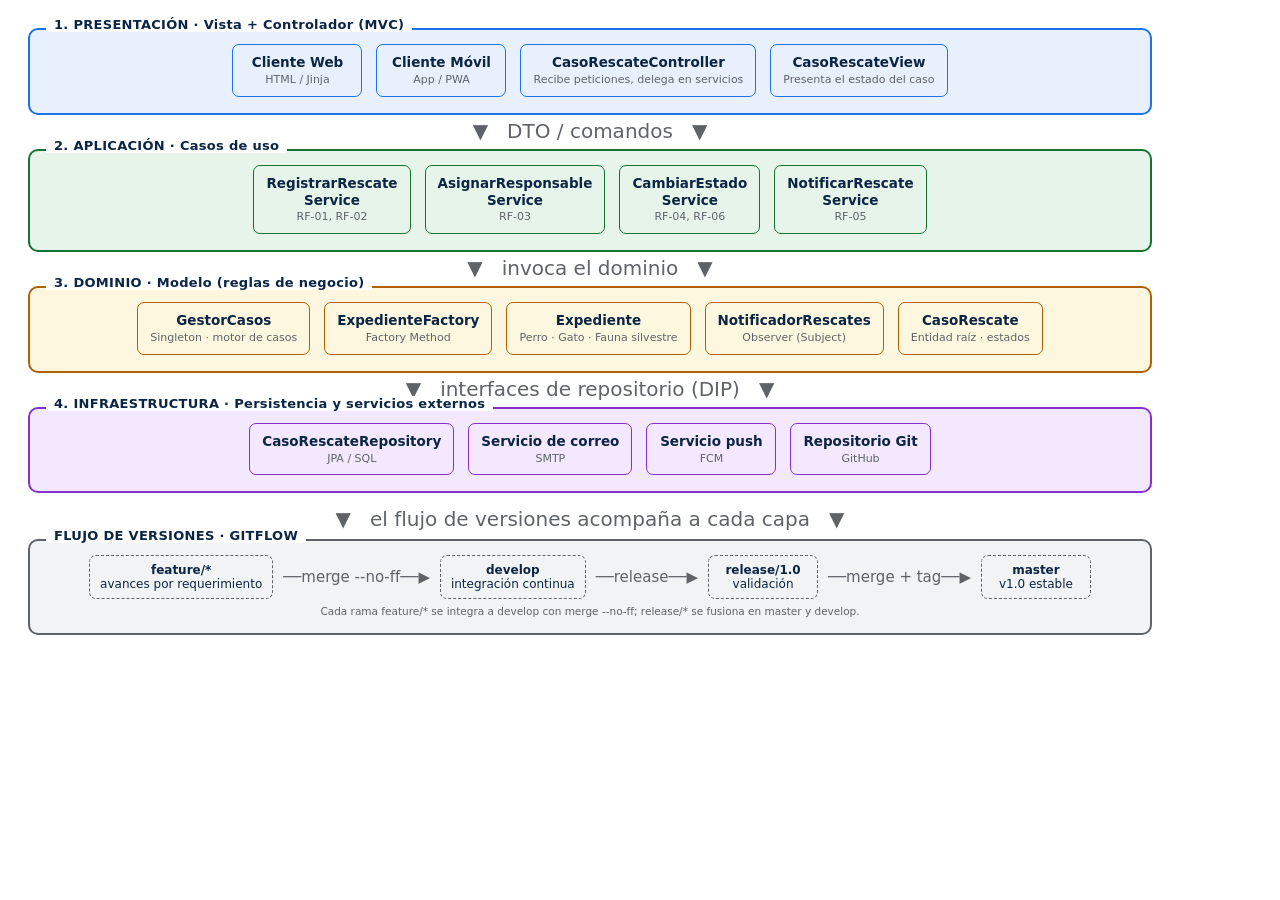
==== diagrams/05-arquitectura.html @ 25a1e917 "merge: integra diagramas UML a develop" ====
<!DOCTYPE html>
<html lang="es">
<head>
<meta charset="utf-8">
<style>
  *{box-sizing:border-box;}
  body{margin:0;padding:28px;background:#fff;font-family:'DejaVu Sans',Arial,sans-serif;color:#0B2545;width:1180px;}
  .layer{border:2px solid;border-radius:10px;padding:14px 16px 16px;position:relative;margin-bottom:0;}
  .layer .tag{position:absolute;top:-13px;left:16px;background:#fff;padding:0 8px;font-size:13px;font-weight:bold;letter-spacing:.3px;}
  .row{display:flex;gap:14px;align-items:stretch;justify-content:center;flex-wrap:wrap;}
  .box{border:1.6px solid;border-radius:7px;padding:9px 12px;font-size:13.5px;line-height:1.25;text-align:center;background:#fff;min-width:130px;}
  .box b{display:block;font-size:13.5px;}
  .box small{display:block;font-size:11px;color:#5F6368;font-weight:normal;margin-top:2px;}
  .p{border-color:#1A73E8;background:#E8F0FE;}
  .a{border-color:#137333;background:#E6F4EA;}
  .d{border-color:#B06000;background:#FEF7E0;}
  .i{border-color:#8430CE;background:#F3E8FD;}
  .g{border-color:#5F6368;background:#F1F3F4;}
  .arrow{text-align:center;font-size:20px;color:#5F6368;line-height:1;margin:6px 0 8px;}
  .flow{display:flex;gap:10px;align-items:center;justify-content:center;}
  .flow .arw{color:#5F6368;font-size:15px;}
  .gitbox{border:1.6px dashed #5F6368;border-radius:7px;padding:7px 10px;font-size:12px;text-align:center;background:#F1F3F4;min-width:110px;}
  .gitbox b{display:block;font-size:12px;}
  .hint{font-size:10.5px;color:#5F6368;margin-top:6px;text-align:center;}
  .split{display:flex;gap:10px;justify-content:center;}
</style>
</head>
<body>

<!-- 1. Presentación -->
<div class="layer p">
  <span class="tag">1. PRESENTACIÓN · Vista + Controlador (MVC)</span>
  <div class="row">
    <div class="box p"><b>Cliente Web</b><small>HTML / Jinja</small></div>
    <div class="box p"><b>Cliente Móvil</b><small>App / PWA</small></div>
    <div class="box p"><b>CasoRescateController</b><small>Recibe peticiones, delega en servicios</small></div>
    <div class="box p"><b>CasoRescateView</b><small>Presenta el estado del caso</small></div>
  </div>
</div>
<div class="arrow">▼ &nbsp; DTO / comandos &nbsp; ▼</div>

<!-- 2. Aplicación -->
<div class="layer a">
  <span class="tag">2. APLICACIÓN · Casos de uso</span>
  <div class="row">
    <div class="box a"><b>RegistrarRescate<br>Service</b><small>RF-01, RF-02</small></div>
    <div class="box a"><b>AsignarResponsable<br>Service</b><small>RF-03</small></div>
    <div class="box a"><b>CambiarEstado<br>Service</b><small>RF-04, RF-06</small></div>
    <div class="box a"><b>NotificarRescate<br>Service</b><small>RF-05</small></div>
  </div>
</div>
<div class="arrow">▼ &nbsp; invoca el dominio &nbsp; ▼</div>

<!-- 3. Dominio -->
<div class="layer d">
  <span class="tag">3. DOMINIO · Modelo (reglas de negocio)</span>
  <div class="row">
    <div class="box d"><b>GestorCasos</b><small>Singleton · motor de casos</small></div>
    <div class="box d"><b>ExpedienteFactory</b><small>Factory Method</small></div>
    <div class="box d"><b>Expediente</b><small>Perro · Gato · Fauna silvestre</small></div>
    <div class="box d"><b>NotificadorRescates</b><small>Observer (Subject)</small></div>
    <div class="box d"><b>CasoRescate</b><small>Entidad raíz · estados</small></div>
  </div>
</div>
<div class="arrow">▼ &nbsp; interfaces de repositorio (DIP) &nbsp; ▼</div>

<!-- 4. Infraestructura -->
<div class="layer i">
  <span class="tag">4. INFRAESTRUCTURA · Persistencia y servicios externos</span>
  <div class="row">
    <div class="box i"><b>CasoRescateRepository</b><small>JPA / SQL</small></div>
    <div class="box i"><b>Servicio de correo</b><small>SMTP</small></div>
    <div class="box i"><b>Servicio push</b><small>FCM</small></div>
    <div class="box i"><b>Repositorio Git</b><small>GitHub</small></div>
  </div>
</div>

<div class="arrow" style="margin:16px 0 10px;">▼ &nbsp; el flujo de versiones acompaña a cada capa &nbsp; ▼</div>

<!-- Gitflow -->
<div class="layer g">
  <span class="tag">FLUJO DE VERSIONES · GITFLOW</span>
  <div class="flow">
    <div class="gitbox g"><b>feature/*</b>avances por requerimiento</div>
    <span class="arw">──merge --no-ff──▶</span>
    <div class="gitbox g"><b>develop</b>integración continua</div>
    <span class="arw">──release──▶</span>
    <div class="gitbox g"><b>release/1.0</b>validación</div>
    <span class="arw">──merge + tag──▶</span>
    <div class="gitbox g"><b>master</b>v1.0 estable</div>
  </div>
  <div class="hint">Cada rama feature/* se integra a develop con merge --no-ff; release/* se fusiona en master y develop.</div>
</div>

</body>
</html>
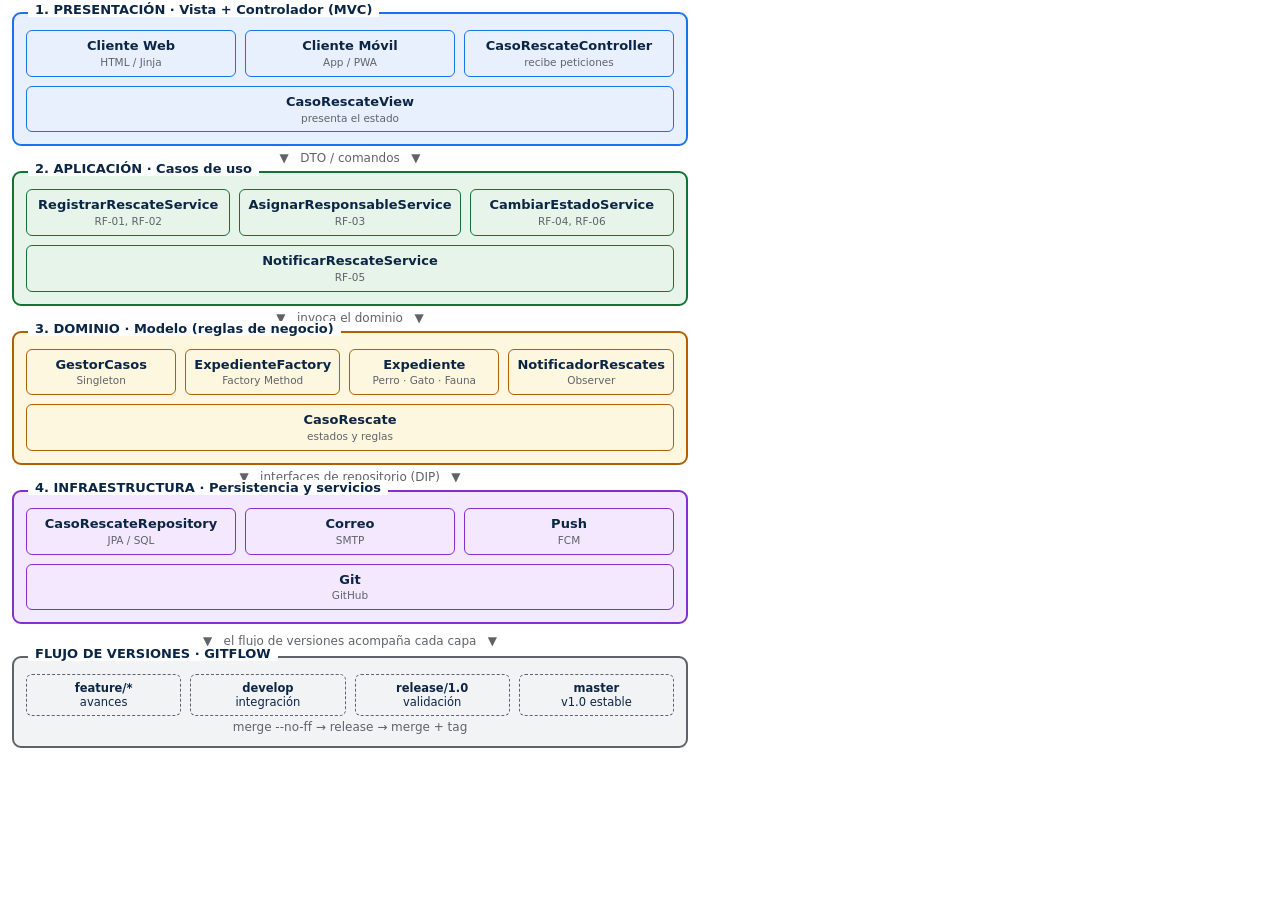
==== commit 92fb392e: "release: version 1.0 del diseno de arquitectura (entrega Unidad 1)" ====
--- a/diagrams/05-arquitectura.html
+++ b/diagrams/05-arquitectura.html
@@ -4,92 +4,81 @@
 <meta charset="utf-8">
 <style>
   *{box-sizing:border-box;}
-  body{margin:0;padding:28px;background:#fff;font-family:'DejaVu Sans',Arial,sans-serif;color:#0B2545;width:1180px;}
-  .layer{border:2px solid;border-radius:10px;padding:14px 16px 16px;position:relative;margin-bottom:0;}
-  .layer .tag{position:absolute;top:-13px;left:16px;background:#fff;padding:0 8px;font-size:13px;font-weight:bold;letter-spacing:.3px;}
-  .row{display:flex;gap:14px;align-items:stretch;justify-content:center;flex-wrap:wrap;}
-  .box{border:1.6px solid;border-radius:7px;padding:9px 12px;font-size:13.5px;line-height:1.25;text-align:center;background:#fff;min-width:130px;}
-  .box b{display:block;font-size:13.5px;}
-  .box small{display:block;font-size:11px;color:#5F6368;font-weight:normal;margin-top:2px;}
+  html,body{margin:0;padding:0;overflow:hidden;background:#fff;}
+  body{padding:12px;font-family:'DejaVu Sans',Arial,sans-serif;color:#0B2545;width:700px;}
+  .layer{border:2px solid;border-radius:9px;padding:16px 12px 12px;position:relative;margin-bottom:0;}
+  .layer .tag{position:absolute;top:-12px;left:14px;background:#fff;padding:0 7px;font-size:13px;font-weight:bold;}
+  .row{display:flex;gap:9px;flex-wrap:wrap;}
+  .box{flex:1 1 150px;border:1.5px solid;border-radius:6px;padding:7px 8px;font-size:13px;line-height:1.22;text-align:center;background:#fff;}
+  .box b{display:block;font-size:13px;}
+  .box small{display:block;font-size:10.5px;color:#5F6368;margin-top:2px;}
   .p{border-color:#1A73E8;background:#E8F0FE;}
   .a{border-color:#137333;background:#E6F4EA;}
   .d{border-color:#B06000;background:#FEF7E0;}
   .i{border-color:#8430CE;background:#F3E8FD;}
   .g{border-color:#5F6368;background:#F1F3F4;}
-  .arrow{text-align:center;font-size:20px;color:#5F6368;line-height:1;margin:6px 0 8px;}
-  .flow{display:flex;gap:10px;align-items:center;justify-content:center;}
-  .flow .arw{color:#5F6368;font-size:15px;}
-  .gitbox{border:1.6px dashed #5F6368;border-radius:7px;padding:7px 10px;font-size:12px;text-align:center;background:#F1F3F4;min-width:110px;}
-  .gitbox b{display:block;font-size:12px;}
-  .hint{font-size:10.5px;color:#5F6368;margin-top:6px;text-align:center;}
-  .split{display:flex;gap:10px;justify-content:center;}
+  .arrow{text-align:center;font-size:12px;color:#5F6368;margin:5px 0 6px;}
+  .gitbox{border:1.5px dashed #5F6368;border-radius:6px;padding:6px 8px;font-size:11.5px;text-align:center;background:#F1F3F4;flex:1 1 120px;}
+  .gitbox b{display:block;font-size:11.5px;}
 </style>
 </head>
 <body>
 
-<!-- 1. Presentación -->
 <div class="layer p">
   <span class="tag">1. PRESENTACIÓN · Vista + Controlador (MVC)</span>
   <div class="row">
     <div class="box p"><b>Cliente Web</b><small>HTML / Jinja</small></div>
     <div class="box p"><b>Cliente Móvil</b><small>App / PWA</small></div>
-    <div class="box p"><b>CasoRescateController</b><small>Recibe peticiones, delega en servicios</small></div>
-    <div class="box p"><b>CasoRescateView</b><small>Presenta el estado del caso</small></div>
+    <div class="box p"><b>CasoRescateController</b><small>recibe peticiones</small></div>
+    <div class="box p"><b>CasoRescateView</b><small>presenta el estado</small></div>
   </div>
 </div>
 <div class="arrow">▼ &nbsp; DTO / comandos &nbsp; ▼</div>
 
-<!-- 2. Aplicación -->
 <div class="layer a">
   <span class="tag">2. APLICACIÓN · Casos de uso</span>
   <div class="row">
-    <div class="box a"><b>RegistrarRescate<br>Service</b><small>RF-01, RF-02</small></div>
-    <div class="box a"><b>AsignarResponsable<br>Service</b><small>RF-03</small></div>
-    <div class="box a"><b>CambiarEstado<br>Service</b><small>RF-04, RF-06</small></div>
-    <div class="box a"><b>NotificarRescate<br>Service</b><small>RF-05</small></div>
+    <div class="box a"><b>RegistrarRescateService</b><small>RF-01, RF-02</small></div>
+    <div class="box a"><b>AsignarResponsableService</b><small>RF-03</small></div>
+    <div class="box a"><b>CambiarEstadoService</b><small>RF-04, RF-06</small></div>
+    <div class="box a"><b>NotificarRescateService</b><small>RF-05</small></div>
   </div>
 </div>
 <div class="arrow">▼ &nbsp; invoca el dominio &nbsp; ▼</div>
 
-<!-- 3. Dominio -->
 <div class="layer d">
   <span class="tag">3. DOMINIO · Modelo (reglas de negocio)</span>
   <div class="row">
-    <div class="box d"><b>GestorCasos</b><small>Singleton · motor de casos</small></div>
+    <div class="box d"><b>GestorCasos</b><small>Singleton</small></div>
     <div class="box d"><b>ExpedienteFactory</b><small>Factory Method</small></div>
-    <div class="box d"><b>Expediente</b><small>Perro · Gato · Fauna silvestre</small></div>
-    <div class="box d"><b>NotificadorRescates</b><small>Observer (Subject)</small></div>
-    <div class="box d"><b>CasoRescate</b><small>Entidad raíz · estados</small></div>
+    <div class="box d"><b>Expediente</b><small>Perro · Gato · Fauna</small></div>
+    <div class="box d"><b>NotificadorRescates</b><small>Observer</small></div>
+    <div class="box d"><b>CasoRescate</b><small>estados y reglas</small></div>
   </div>
 </div>
 <div class="arrow">▼ &nbsp; interfaces de repositorio (DIP) &nbsp; ▼</div>
 
-<!-- 4. Infraestructura -->
 <div class="layer i">
-  <span class="tag">4. INFRAESTRUCTURA · Persistencia y servicios externos</span>
+  <span class="tag">4. INFRAESTRUCTURA · Persistencia y servicios</span>
   <div class="row">
     <div class="box i"><b>CasoRescateRepository</b><small>JPA / SQL</small></div>
-    <div class="box i"><b>Servicio de correo</b><small>SMTP</small></div>
-    <div class="box i"><b>Servicio push</b><small>FCM</small></div>
-    <div class="box i"><b>Repositorio Git</b><small>GitHub</small></div>
+    <div class="box i"><b>Correo</b><small>SMTP</small></div>
+    <div class="box i"><b>Push</b><small>FCM</small></div>
+    <div class="box i"><b>Git</b><small>GitHub</small></div>
   </div>
 </div>
 
-<div class="arrow" style="margin:16px 0 10px;">▼ &nbsp; el flujo de versiones acompaña a cada capa &nbsp; ▼</div>
+<div class="arrow" style="margin:10px 0 8px;">▼ &nbsp; el flujo de versiones acompaña cada capa &nbsp; ▼</div>
 
-<!-- Gitflow -->
 <div class="layer g">
   <span class="tag">FLUJO DE VERSIONES · GITFLOW</span>
-  <div class="flow">
-    <div class="gitbox g"><b>feature/*</b>avances por requerimiento</div>
-    <span class="arw">──merge --no-ff──▶</span>
-    <div class="gitbox g"><b>develop</b>integración continua</div>
-    <span class="arw">──release──▶</span>
+  <div class="row">
+    <div class="gitbox g"><b>feature/*</b>avances</div>
+    <div class="gitbox g"><b>develop</b>integración</div>
     <div class="gitbox g"><b>release/1.0</b>validación</div>
-    <span class="arw">──merge + tag──▶</span>
     <div class="gitbox g"><b>master</b>v1.0 estable</div>
   </div>
-  <div class="hint">Cada rama feature/* se integra a develop con merge --no-ff; release/* se fusiona en master y develop.</div>
+  <div class="arrow" style="margin:4px 0 0;">merge --no-ff → release → merge + tag</div>
 </div>
 
 </body>
